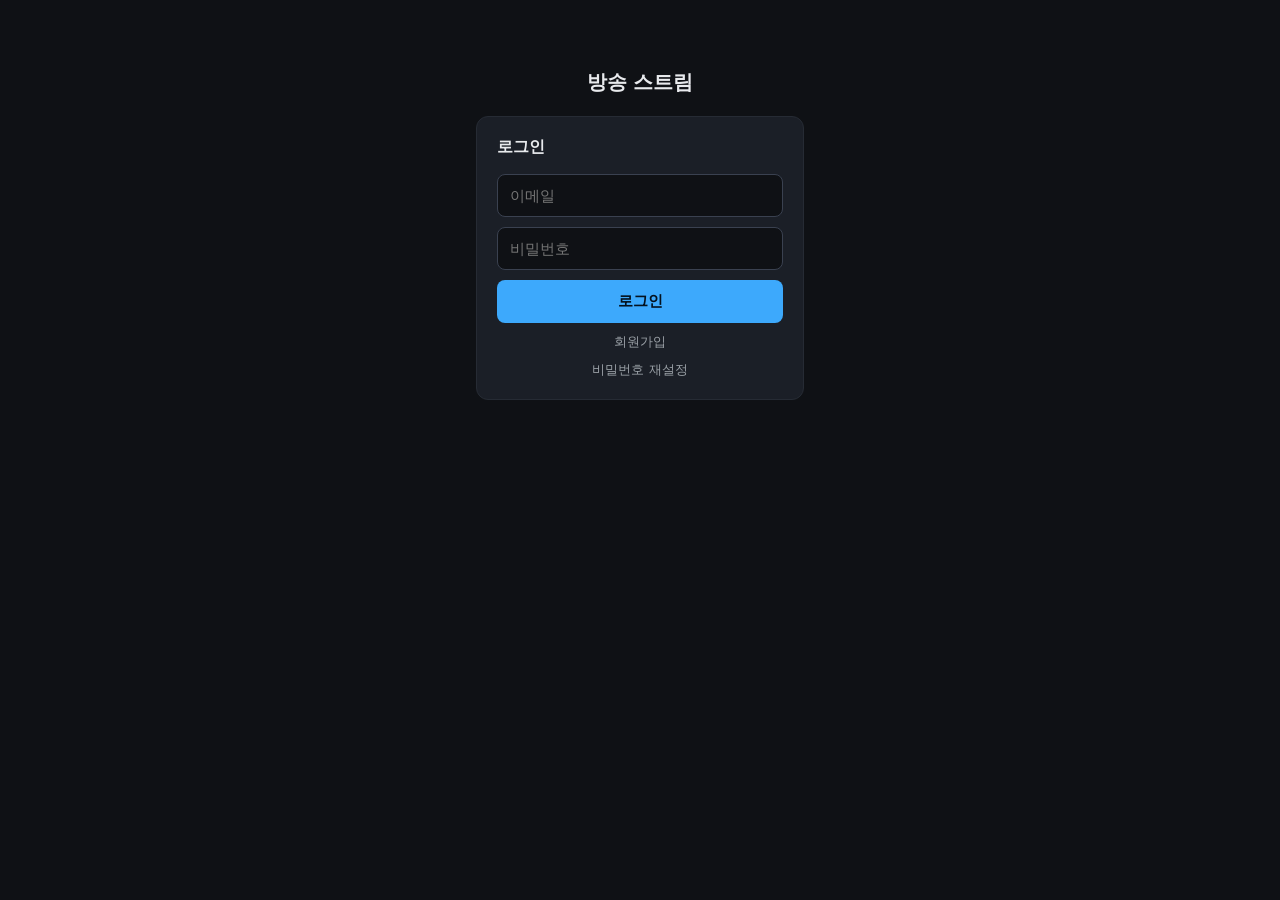
==== frontend/index.html @ c85309f1 "feat(phase3): login/signup/reset UI (index.html + login.js) Co-Authored-By: Claude Opus 4.8 (1M cont" ====
<!DOCTYPE html>
<html lang="ko">
<head>
  <meta charset="UTF-8" />
  <meta name="viewport" content="width=device-width, initial-scale=1.0" />
  <title>로그인 — 방송 스트림</title>
  <link rel="stylesheet" href="css/style.css" />
</head>
<body>
  <main class="auth-wrap">
    <h1 class="auth-title">방송 스트림</h1>

    <form id="login-form" class="auth-form">
      <h2>로그인</h2>
      <input id="login-email" type="email" placeholder="이메일" autocomplete="email" />
      <input id="login-pw" type="password" placeholder="비밀번호" autocomplete="current-password" />
      <button type="submit">로그인</button>
      <a href="#" id="to-signup" class="auth-link">회원가입</a>
      <a href="#" id="to-reset" class="auth-link">비밀번호 재설정</a>
    </form>

    <form id="signup-form" class="auth-form hidden">
      <h2>회원가입</h2>
      <input id="signup-email" type="email" placeholder="이메일" autocomplete="email" />
      <input id="signup-pw" type="password" placeholder="비밀번호 (6자 이상)" autocomplete="new-password" />
      <button type="submit">가입하기</button>
      <a href="#" id="to-login" class="auth-link">로그인으로</a>
    </form>

    <form id="reset-form" class="auth-form hidden">
      <h2>새 비밀번호</h2>
      <input id="reset-pw" type="password" placeholder="새 비밀번호 (6자 이상)" autocomplete="new-password" />
      <button type="submit">비밀번호 변경</button>
    </form>

    <p id="auth-msg" class="auth-msg"></p>
  </main>

  <script src="js/config.js"></script>
  <script src="js/supabase.min.js"></script>
  <script src="js/auth.js"></script>
  <script src="js/validate.js"></script>
  <script src="js/login.js"></script>
</body>
</html>
---- frontend/css/style.css ----
:root { --bg:#0f1115; --card:#1b1f27; --accent:#3da9fc; --text:#e8eaed; --muted:#9aa0a6; }
* { box-sizing: border-box; }
body { margin:0; font-family: system-ui, -apple-system, "Segoe UI", sans-serif;
       background: var(--bg); color: var(--text); }
.app-header { padding: 14px 16px; background:#000; }
.app-header h1 { margin:0; font-size:18px; }
.app-main { max-width: 720px; margin: 0 auto; padding: 12px; }
.player-area { position: relative; }
.video { width:100%; aspect-ratio:16/9; background:#000; border-radius:10px; }
.player-status { padding:8px 4px; color: var(--muted); font-size:14px; }

/* 채널 카드 목록 */
.channels-title { font-size:15px; color: var(--muted); margin:16px 4px 8px; }
.channel-list { list-style:none; margin:0; padding:0; display:grid;
                grid-template-columns: repeat(auto-fill, minmax(140px,1fr)); gap:10px; }
.channel-card { background: var(--card); border-radius:12px; padding:14px;
                cursor:pointer; display:flex; flex-direction:column; gap:6px;
                border:1px solid #262b34; transition: transform .05s ease; }
.channel-card:active { transform: scale(.98); }
.channel-name { font-size:16px; font-weight:600; }
.channel-type { font-size:12px; color: var(--muted); }
.channel-status { font-size:12px; color: var(--muted); }
.channel-status.on-air { color:#39d98a; font-weight:600; }
.channel-status.off-air { color:#f16a6a; }

/* 라디오(오디오 전용): 비디오 영역을 아트워크 플레이스홀더로 */
.player-area.mode-radio .video {
  background: radial-gradient(circle at 50% 40%, #2a3550, #0f1115);
}
.player-area.mode-radio::before {
  content: "🎵 라디오"; position: absolute; z-index: 2;
  left: 0; right: 0; top: 40px; text-align: center;
  font-size: 22px; color: var(--text); pointer-events: none;
}

/* 모바일 좁은 화면 */
@media (max-width: 420px) {
  .channel-list { grid-template-columns: repeat(2, 1fr); }
  .app-main { padding: 8px; }
}

/* 인증 화면 */
.auth-wrap { max-width: 360px; margin: 40px auto; padding: 16px; }
.auth-title { text-align:center; font-size:20px; margin-bottom:20px; }
.auth-form { display:flex; flex-direction:column; gap:10px; background:var(--card);
             padding:20px; border-radius:12px; border:1px solid #262b34; }
.auth-form h2 { margin:0 0 6px; font-size:16px; }
.auth-form input { padding:12px; border-radius:8px; border:1px solid #3a4150;
                   background:#0f1115; color:var(--text); font-size:15px; }
.auth-form button { padding:12px; border:none; border-radius:8px; background:var(--accent);
                    color:#04121f; font-weight:700; font-size:15px; cursor:pointer; }
.auth-link { color:var(--muted); font-size:13px; text-decoration:none; text-align:center; }
.auth-msg { text-align:center; font-size:14px; min-height:20px; }
.auth-msg.err { color:#f16a6a; }
.auth-msg.ok { color:#39d98a; }
.hidden { display:none; }
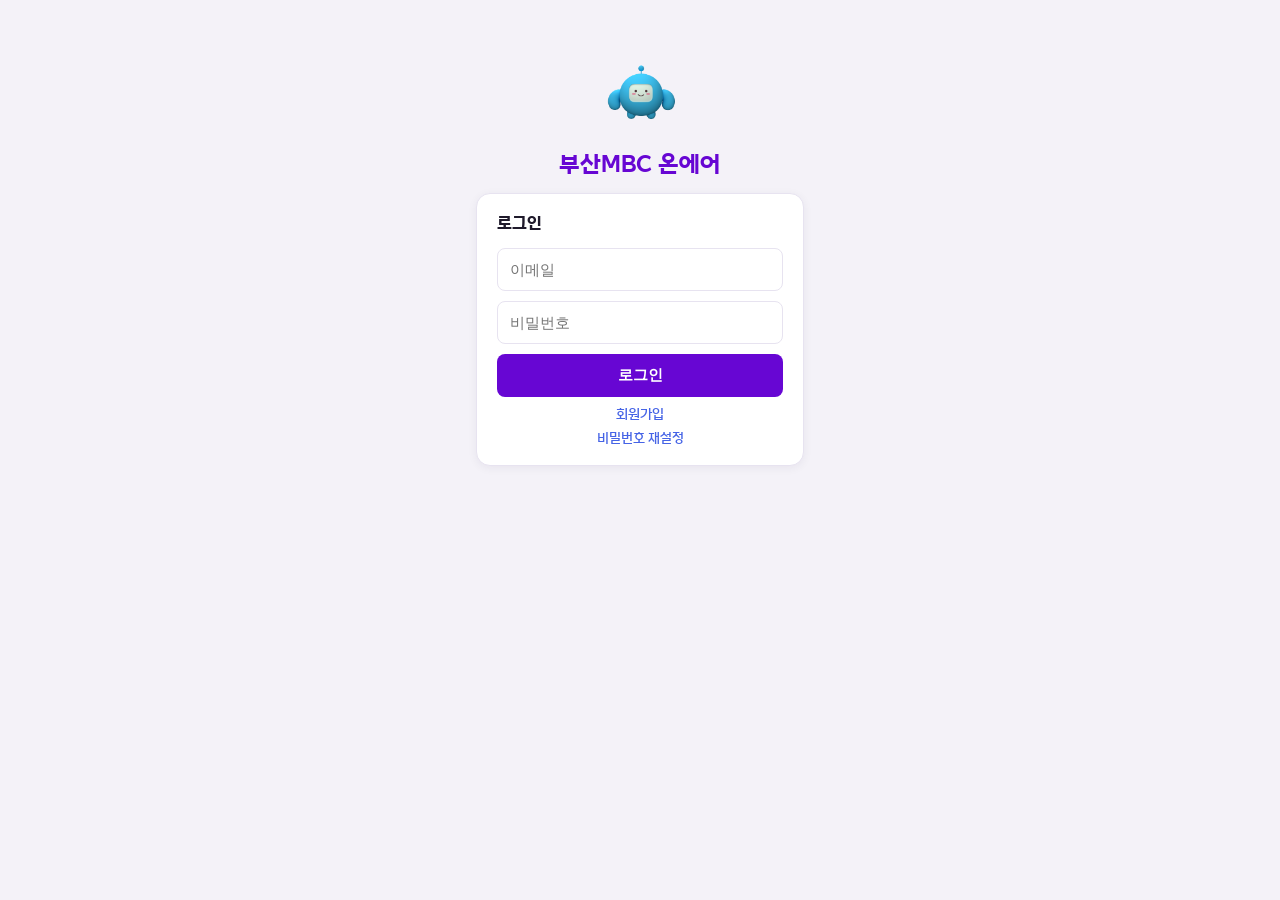
==== commit a85de74f: "feat(phase7): brand header/login with mascot + 부산MBC 온에어 title" ====
--- a/frontend/index.html
+++ b/frontend/index.html
@@ -3,12 +3,15 @@
 <head>
   <meta charset="UTF-8" />
   <meta name="viewport" content="width=device-width, initial-scale=1.0" />
-  <title>로그인 — 방송 스트림</title>
+  <title>부산MBC 온에어</title>
   <link rel="stylesheet" href="css/style.css" />
 </head>
 <body>
   <main class="auth-wrap">
-    <h1 class="auth-title">방송 스트림</h1>
+    <div class="auth-brand">
+      <img src="images/mascot.jpg" alt="" />
+      <h1 class="auth-title">부산MBC 온에어</h1>
+    </div>
 
     <form id="login-form" class="auth-form">
       <h2>로그인</h2>
--- a/frontend/css/style.css
+++ b/frontend/css/style.css
@@ -1,56 +1,98 @@
-:root { --bg:#0f1115; --card:#1b1f27; --accent:#3da9fc; --text:#e8eaed; --muted:#9aa0a6; }
+/* ===== MBC NEW 웹폰트 ===== */
+@font-face {
+  font-family: "MBC NEW"; src: url("../fonts/MBCNEW-M.ttf") format("truetype");
+  font-weight: 400 500; font-style: normal; font-display: swap;
+}
+@font-face {
+  font-family: "MBC NEW"; src: url("../fonts/MBCNEW-B.ttf") format("truetype");
+  font-weight: 600 800; font-style: normal; font-display: swap;
+}
+
+/* ===== 라이트 브랜드 테마 ===== */
+:root {
+  --bg:#f4f2f8; --card:#ffffff; --accent:#6706D3; --accent-2:#4664E6;
+  --text:#1f1a2b; --muted:#6f6b7a; --on-air:#FF4141; --border:#e7e3f0;
+}
 * { box-sizing: border-box; }
-body { margin:0; font-family: system-ui, -apple-system, "Segoe UI", sans-serif;
+body { margin:0; font-family:"MBC NEW", system-ui, -apple-system, "Segoe UI", sans-serif;
        background: var(--bg); color: var(--text); }
-.app-header { padding: 14px 16px; background:#000; }
-.app-header h1 { margin:0; font-size:18px; }
+
+/* 헤더 + 브랜드 */
+.app-header { padding: 12px 16px; background:#fff; border-bottom:1px solid var(--border);
+              display:flex; align-items:center; justify-content:space-between; }
+.brand { display:flex; align-items:center; gap:8px; }
+.brand-logo { height:30px; width:30px; object-fit:contain; }
+.app-header h1 { margin:0; font-size:18px; font-weight:800; color: var(--accent); }
+.user-box { display:flex; align-items:center; gap:10px; }
+.user-email { color:var(--muted); font-size:13px; }
+.logout-btn { padding:6px 12px; border:1px solid var(--border); border-radius:8px;
+              background:#fff; color:var(--text); font-size:13px; cursor:pointer; }
+.logout-btn:active { background:#f0ecf8; }
+
 .app-main { max-width: 720px; margin: 0 auto; padding: 12px; }
 .player-area { position: relative; }
 .video { width:100%; aspect-ratio:16/9; background:#000; border-radius:10px; }
 .player-status { padding:8px 4px; color: var(--muted); font-size:14px; }
 
-/* 채널 카드 목록 */
-.channels-title { font-size:15px; color: var(--muted); margin:16px 4px 8px; }
+/* 채널 카드 */
+.channels-title { font-size:15px; color: var(--muted); margin:16px 4px 8px; font-weight:600; }
 .channel-list { list-style:none; margin:0; padding:0; display:grid;
                 grid-template-columns: repeat(auto-fill, minmax(140px,1fr)); gap:10px; }
-.channel-card { background: var(--card); border-radius:12px; padding:14px;
-                cursor:pointer; display:flex; flex-direction:column; gap:6px;
-                border:1px solid #262b34; transition: transform .05s ease; }
+.channel-card { background: var(--card); border-radius:12px; padding:14px; cursor:pointer;
+                display:flex; flex-direction:column; gap:6px; border:1px solid var(--border);
+                box-shadow:0 1px 3px rgba(41,21,60,.06); transition: transform .05s ease; }
 .channel-card:active { transform: scale(.98); }
-.channel-name { font-size:16px; font-weight:600; }
+.channel-name { font-size:16px; font-weight:700; }
 .channel-type { font-size:12px; color: var(--muted); }
 .channel-status { font-size:12px; color: var(--muted); }
-.channel-status.on-air { color:#39d98a; font-weight:600; }
-.channel-status.off-air { color:#f16a6a; }
+.channel-status.on-air { color: var(--on-air); font-weight:700; }
+.channel-status.off-air { color: var(--muted); }
+.channel-thumb { width:100%; aspect-ratio:16/9; object-fit:cover; border-radius:8px; background:#000; }
+.admin-link { color:var(--accent); font-size:13px; text-decoration:none; margin-right:4px; font-weight:600; }
 
-/* 라디오(오디오 전용): 비디오 영역을 아트워크 플레이스홀더로 */
-.player-area.mode-radio .video {
-  background: radial-gradient(circle at 50% 40%, #2a3550, #0f1115);
-}
+/* 라디오(오디오 전용) */
+.player-area.mode-radio .video { background: radial-gradient(circle at 50% 40%, #8F83FF, #6706D3); }
 .player-area.mode-radio::before {
-  content: "🎵 라디오"; position: absolute; z-index: 2;
-  left: 0; right: 0; top: 40px; text-align: center;
-  font-size: 22px; color: var(--text); pointer-events: none;
+  content: "🎵 라디오"; position: absolute; z-index: 2; left: 0; right: 0; top: 40px;
+  text-align: center; font-size: 22px; color: #fff; pointer-events: none;
 }
 
-/* 모바일 좁은 화면 */
 @media (max-width: 420px) {
   .channel-list { grid-template-columns: repeat(2, 1fr); }
   .app-main { padding: 8px; }
 }
 
-/* 인증 화면 */
-.auth-wrap { max-width: 360px; margin: 40px auto; padding: 16px; }
-.auth-title { text-align:center; font-size:20px; margin-bottom:20px; }
+/* ===== 인증 화면 ===== */
+.auth-wrap { max-width: 360px; margin: 32px auto; padding: 16px; }
+.auth-brand { display:flex; flex-direction:column; align-items:center; gap:8px; margin-bottom:16px; }
+.auth-brand img { width:96px; height:96px; object-fit:contain; }
+.auth-title { text-align:center; font-size:22px; margin:0; font-weight:800; color: var(--accent); }
 .auth-form { display:flex; flex-direction:column; gap:10px; background:var(--card);
-             padding:20px; border-radius:12px; border:1px solid #262b34; }
+             padding:20px; border-radius:14px; border:1px solid var(--border);
+             box-shadow:0 2px 10px rgba(41,21,60,.06); }
 .auth-form h2 { margin:0 0 6px; font-size:16px; }
-.auth-form input { padding:12px; border-radius:8px; border:1px solid #3a4150;
-                   background:#0f1115; color:var(--text); font-size:15px; }
+.auth-form input { padding:12px; border-radius:8px; border:1px solid var(--border);
+                   background:#fff; color:var(--text); font-size:15px; }
+.auth-form input:focus { outline:2px solid var(--accent); border-color:transparent; }
 .auth-form button { padding:12px; border:none; border-radius:8px; background:var(--accent);
-                    color:#04121f; font-weight:700; font-size:15px; cursor:pointer; }
-.auth-link { color:var(--muted); font-size:13px; text-decoration:none; text-align:center; }
+                    color:#fff; font-weight:700; font-size:15px; cursor:pointer; }
+.auth-form button:active { background:#530aa8; }
+.auth-link { color:var(--accent-2); font-size:13px; text-decoration:none; text-align:center; }
 .auth-msg { text-align:center; font-size:14px; min-height:20px; }
-.auth-msg.err { color:#f16a6a; }
-.auth-msg.ok { color:#39d98a; }
+.auth-msg.err { color:#c0392b; }
+.auth-msg.ok { color:#2e7d5b; }
 .hidden { display:none; }
+
+/* ===== 관리 화면 ===== */
+.admin-form-wrap { margin-bottom:20px; }
+.admin-form { display:flex; flex-wrap:wrap; gap:8px; align-items:center; }
+.admin-form input, .admin-form select { padding:8px; border-radius:8px; border:1px solid var(--border);
+  background:#fff; color:var(--text); font-size:14px; }
+.admin-form .chk { color:var(--muted); font-size:14px; }
+.admin-form-btns { display:flex; gap:8px; }
+.admin-form button { padding:8px 14px; border:none; border-radius:8px; background:var(--accent);
+  color:#fff; font-weight:700; cursor:pointer; }
+.admin-table { width:100%; border-collapse:collapse; font-size:14px; }
+.admin-table th, .admin-table td { text-align:left; padding:8px; border-bottom:1px solid var(--border); }
+.admin-table button { margin-right:6px; padding:4px 10px; border:1px solid var(--border); border-radius:6px;
+  background:#fff; color:var(--text); cursor:pointer; font-size:13px; }
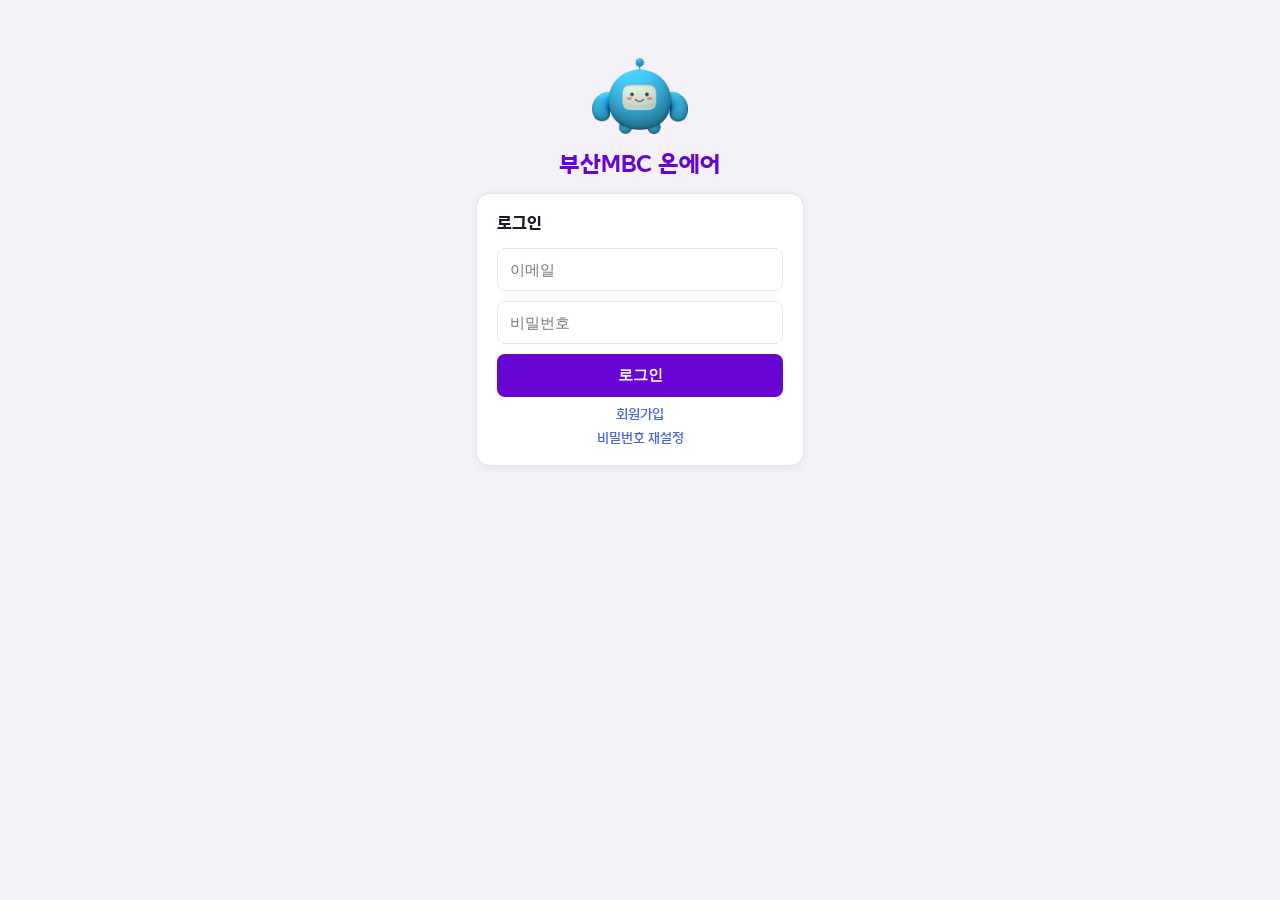
==== commit 8de3930d: "feat(phase7): PWA icons + transparent mascot (black bg keyed out)" ====
--- a/frontend/index.html
+++ b/frontend/index.html
@@ -9,7 +9,7 @@
 <body>
   <main class="auth-wrap">
     <div class="auth-brand">
-      <img src="images/mascot.jpg" alt="" />
+      <img src="images/mascot.png" alt="" />
       <h1 class="auth-title">부산MBC 온에어</h1>
     </div>
 
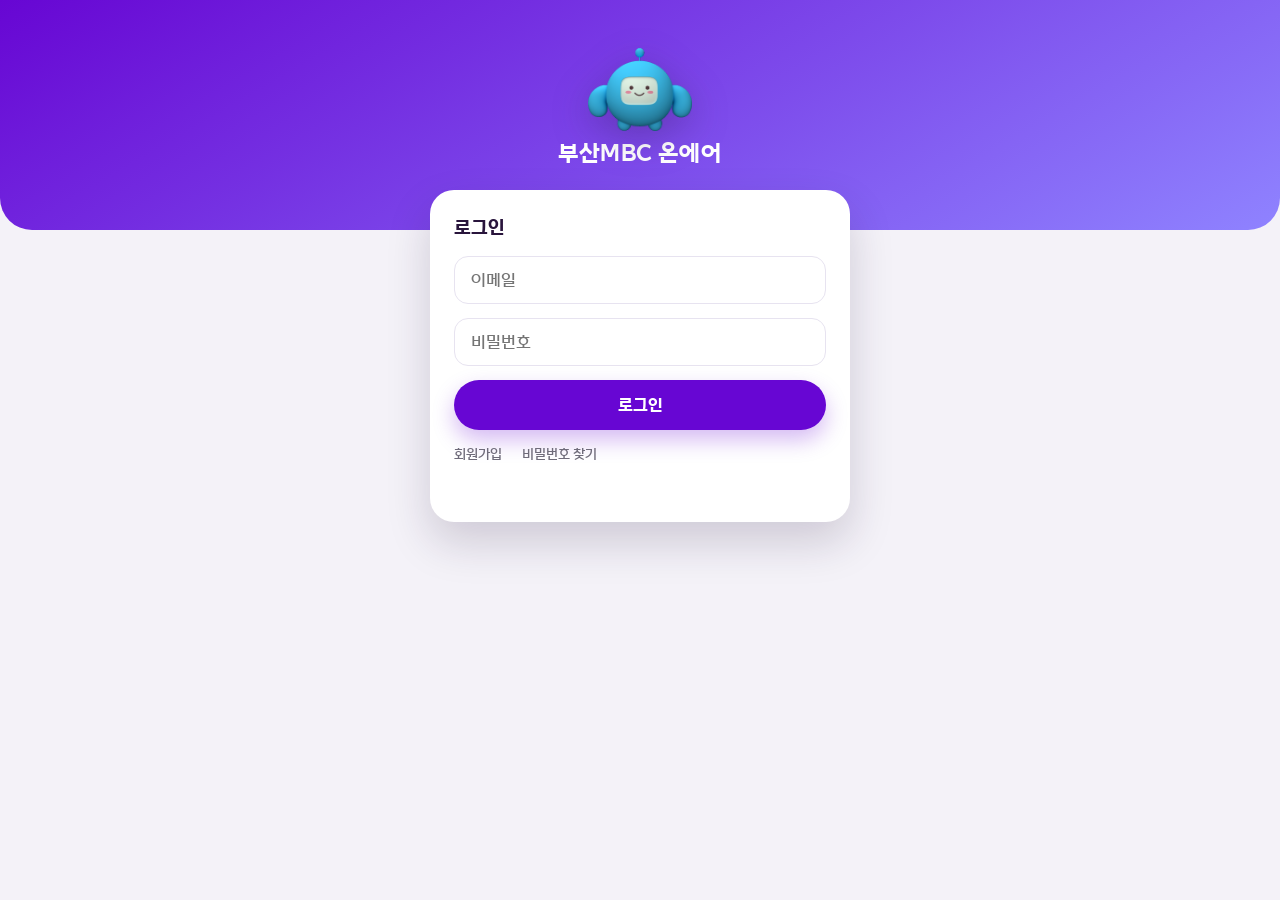
==== commit 9d8df37a: "@ feat(ui): apply Claude Design redesign (player/index/admin + style.css) Claude Design 프로젝트의 리디자인 반" ====
--- a/frontend/index.html
+++ b/frontend/index.html
@@ -1,48 +1,64 @@
-<!DOCTYPE html>
+<!doctype html>
 <html lang="ko">
 <head>
-  <meta charset="UTF-8" />
-  <meta name="viewport" content="width=device-width, initial-scale=1.0" />
-  <title>부산MBC 온에어</title>
-  <link rel="stylesheet" href="css/style.css" />
+<meta charset="utf-8">
+<meta name="viewport" content="width=device-width, initial-scale=1, viewport-fit=cover">
+<title>부산MBC 온에어</title>
+<link rel="stylesheet" href="css/style.css">
+<link rel="manifest" href="/manifest.json" />
+<meta name="theme-color" content="#6706D3" />
+<meta name="mobile-web-app-capable" content="yes" />
+<meta name="apple-mobile-web-app-capable" content="yes" />
+<meta name="apple-mobile-web-app-status-bar-style" content="default" />
+<meta name="apple-mobile-web-app-title" content="부산MBC 온에어" />
+<link rel="apple-touch-icon" href="/icons/icon-180.png" />
 </head>
 <body>
-  <main class="auth-wrap">
-    <div class="auth-brand">
-      <img src="images/mascot.png" alt="" />
-      <h1 class="auth-title">부산MBC 온에어</h1>
-    </div>
+
+<main class="auth-wrap">
+  <div class="auth-brand">
+    <img src="images/mascot.png" alt="부산MBC 온에어 마스코트">
+    <h1 class="auth-title">부산MBC 온에어</h1>
+  </div>
+
+  <div class="auth-card">
 
     <form id="login-form" class="auth-form">
       <h2>로그인</h2>
-      <input id="login-email" type="email" placeholder="이메일" autocomplete="email" />
-      <input id="login-pw" type="password" placeholder="비밀번호" autocomplete="current-password" />
+      <input id="login-email" type="email" placeholder="이메일" autocomplete="username" required>
+      <input id="login-pw" type="password" placeholder="비밀번호" autocomplete="current-password" required>
       <button type="submit">로그인</button>
-      <a href="#" id="to-signup" class="auth-link">회원가입</a>
-      <a href="#" id="to-reset" class="auth-link">비밀번호 재설정</a>
+      <div>
+        <a href="#" id="to-signup" class="auth-link">회원가입</a>
+        <a href="#" id="to-reset" class="auth-link">비밀번호 찾기</a>
+      </div>
     </form>
 
     <form id="signup-form" class="auth-form hidden">
       <h2>회원가입</h2>
-      <input id="signup-email" type="email" placeholder="이메일" autocomplete="email" />
-      <input id="signup-pw" type="password" placeholder="비밀번호 (6자 이상)" autocomplete="new-password" />
+      <input id="signup-email" type="email" placeholder="이메일" autocomplete="username" required>
+      <input id="signup-pw" type="password" placeholder="비밀번호 (6자 이상)" autocomplete="new-password" required>
       <button type="submit">가입하기</button>
-      <a href="#" id="to-login" class="auth-link">로그인으로</a>
+      <div>
+        <a href="#" id="to-login" class="auth-link">로그인으로</a>
+      </div>
     </form>
 
     <form id="reset-form" class="auth-form hidden">
-      <h2>새 비밀번호</h2>
-      <input id="reset-pw" type="password" placeholder="새 비밀번호 (6자 이상)" autocomplete="new-password" />
-      <button type="submit">비밀번호 변경</button>
+      <h2>비밀번호 재설정</h2>
+      <input id="reset-pw" type="password" placeholder="새 비밀번호 (6자 이상)" autocomplete="new-password" required>
+      <button type="submit">변경하기</button>
     </form>
 
     <p id="auth-msg" class="auth-msg"></p>
-  </main>
+  </div>
+</main>
 
-  <script src="js/config.js"></script>
-  <script src="js/supabase.min.js"></script>
-  <script src="js/auth.js"></script>
-  <script src="js/validate.js"></script>
-  <script src="js/login.js"></script>
+<script src="js/config.js"></script>
+<script src="js/supabase.min.js"></script>
+<script src="js/auth.js"></script>
+<script src="js/validate.js"></script>
+<script src="js/login.js"></script>
+<script src="js/pwa.js"></script>
 </body>
 </html>
--- a/frontend/css/style.css
+++ b/frontend/css/style.css
@@ -1,98 +1,573 @@
-/* ===== MBC NEW 웹폰트 ===== */
+/* =========================================================
+   부산MBC 온에어 — style.css
+   바닐라 CSS. 빌드 도구 없음. 이 파일 하나에서 index/player/admin 모두 스타일링.
+   ID/class 훅은 기존 JS가 참조하므로 절대 변경하지 않음(디자인 브리프 6절).
+   ========================================================= */
+
+/* ---------- 0. 폰트 (MBC NEW) ----------
+   원본 리포에 이미 존재하는 파일 경로를 그대로 사용합니다.
+   frontend/fonts/MBCNEW-M.ttf, frontend/fonts/MBCNEW-B.ttf
+------------------------------------------------------------- */
 @font-face {
-  font-family: "MBC NEW"; src: url("../fonts/MBCNEW-M.ttf") format("truetype");
-  font-weight: 400 500; font-style: normal; font-display: swap;
+  font-family: 'MBC NEW';
+  src: url('../fonts/MBCNEW-M.ttf') format('truetype');
+  font-weight: 400 600;
+  font-style: normal;
+  font-display: swap;
 }
 @font-face {
-  font-family: "MBC NEW"; src: url("../fonts/MBCNEW-B.ttf") format("truetype");
-  font-weight: 600 800; font-style: normal; font-display: swap;
-}
-
-/* ===== 라이트 브랜드 테마 ===== */
+  font-family: 'MBC NEW';
+  src: url('../fonts/MBCNEW-B.ttf') format('truetype');
+  font-weight: 700 800;
+  font-style: normal;
+  font-display: swap;
+}
+
+/* ---------- 1. 토큰 ---------- */
 :root {
-  --bg:#f4f2f8; --card:#ffffff; --accent:#6706D3; --accent-2:#4664E6;
-  --text:#1f1a2b; --muted:#6f6b7a; --on-air:#FF4141; --border:#e7e3f0;
-}
+  /* 브랜드 메인 */
+  --purple: #6706D3;
+  --purple-mid: #8F83FF;
+  --purple-dark: #29153C;
+
+  /* 브랜드 서브 */
+  --red: #FF4141;
+  --red-dark: #C33232;
+  --blue: #4664E6;
+  --blue-dark: #15183C;
+
+  /* 악센트 */
+  --pink: #FFBED2;
+  --yellow: #FFDA73;
+  --sky: #8CC8FF;
+  --green: #46BE8C;
+
+  /* 중립 (라이트 테마) */
+  --bg: #f4f2f8;
+  --card: #ffffff;
+  --text: #1f1a2b;
+  --muted: #6f6b7a;
+  --border: #e7e3f0;
+
+  /* 틴트 배경(뱃지/필 용) */
+  --purple-tint: #f0e9fb;
+  --blue-tint: #e8edfd;
+  --pink-tint: #ffe6ee;
+  --gray-tint: #eeecf3;
+
+  /* 형태 */
+  --r-lg: 24px;
+  --r-md: 16px;
+  --r-sm: 12px;
+  --r-pill: 999px;
+
+  /* 그림자 */
+  --shadow-sm: 0 4px 14px rgba(41, 21, 60, .08);
+  --shadow-md: 0 12px 28px rgba(41, 21, 60, .14);
+  --shadow-lg: 0 20px 44px rgba(41, 21, 60, .18);
+
+  --safe-top: env(safe-area-inset-top, 0px);
+  --safe-bottom: env(safe-area-inset-bottom, 0px);
+}
+
+/* ---------- 2. 리셋 ---------- */
 * { box-sizing: border-box; }
-body { margin:0; font-family:"MBC NEW", system-ui, -apple-system, "Segoe UI", sans-serif;
-       background: var(--bg); color: var(--text); }
-
-/* 헤더 + 브랜드 */
-.app-header { padding: 12px 16px; background:#fff; border-bottom:1px solid var(--border);
-              display:flex; align-items:center; justify-content:space-between; }
-.brand { display:flex; align-items:center; gap:8px; }
-.brand-logo { height:30px; width:30px; object-fit:contain; }
-.app-header h1 { margin:0; font-size:18px; font-weight:800; color: var(--accent); }
-.user-box { display:flex; align-items:center; gap:10px; }
-.user-email { color:var(--muted); font-size:13px; }
-.logout-btn { padding:6px 12px; border:1px solid var(--border); border-radius:8px;
-              background:#fff; color:var(--text); font-size:13px; cursor:pointer; }
-.logout-btn:active { background:#f0ecf8; }
-
-.app-main { max-width: 720px; margin: 0 auto; padding: 12px; }
-.player-area { position: relative; }
-.video { width:100%; aspect-ratio:16/9; background:#000; border-radius:10px; }
-.player-status { padding:8px 4px; color: var(--muted); font-size:14px; }
-
-/* 채널 카드 */
-.channels-title { font-size:15px; color: var(--muted); margin:16px 4px 8px; font-weight:600; }
-.channel-list { list-style:none; margin:0; padding:0; display:grid;
-                grid-template-columns: repeat(auto-fill, minmax(140px,1fr)); gap:10px; }
-.channel-card { background: var(--card); border-radius:12px; padding:14px; cursor:pointer;
-                display:flex; flex-direction:column; gap:6px; border:1px solid var(--border);
-                box-shadow:0 1px 3px rgba(41,21,60,.06); transition: transform .05s ease; }
-.channel-card:active { transform: scale(.98); }
-.channel-name { font-size:16px; font-weight:700; }
-.channel-type { font-size:12px; color: var(--muted); }
-.channel-status { font-size:12px; color: var(--muted); }
-.channel-status.on-air { color: var(--on-air); font-weight:700; }
-.channel-status.off-air { color: var(--muted); }
-.channel-thumb { width:100%; aspect-ratio:16/9; object-fit:cover; border-radius:8px; background:#000; }
-.admin-link { color:var(--accent); font-size:13px; text-decoration:none; margin-right:4px; font-weight:600; }
-
-/* 라디오(오디오 전용) */
-.player-area.mode-radio .video { background: radial-gradient(circle at 50% 40%, #8F83FF, #6706D3); }
+html, body {
+  margin: 0;
+  padding: 0;
+  background: var(--bg);
+  color: var(--text);
+  font-family: 'MBC NEW', -apple-system, BlinkMacSystemFont, 'Apple SD Gothic Neo', 'Malgun Gothic', sans-serif;
+  -webkit-font-smoothing: antialiased;
+  -webkit-tap-highlight-color: transparent;
+}
+h1, h2, h3, p { margin: 0; }
+button, input, select {
+  font-family: inherit;
+  font-size: 16px; /* iOS Safari: 16px+ prevents auto-zoom on focus */
+  color: var(--text);
+}
+button { cursor: pointer; }
+a { color: var(--blue); text-decoration: none; }
+a:hover { color: var(--purple); text-decoration: underline; }
+.hidden { display: none !important; }
+img { max-width: 100%; display: block; }
+
+/* =========================================================
+   A. 로그인 / 가입 / 재설정 — index.html
+   ========================================================= */
+.auth-wrap {
+  min-height: 100dvh;
+  display: flex;
+  flex-direction: column;
+  align-items: center;
+}
+
+.auth-brand {
+  width: 100%;
+  padding: calc(48px + var(--safe-top)) 24px 64px;
+  background: linear-gradient(150deg, var(--purple), var(--purple-mid));
+  border-radius: 0 0 32px 32px;
+  display: flex;
+  flex-direction: column;
+  align-items: center;
+  gap: 10px;
+}
+.auth-brand img {
+  width: 104px;
+  height: auto;
+  filter: drop-shadow(0 10px 18px rgba(41, 21, 60, .28));
+}
+.auth-title {
+  font-size: 22px;
+  font-weight: 800;
+  color: #ffffff;
+  letter-spacing: .2px;
+}
+
+/* 세 폼(login/signup/reset)을 감싸는 플로팅 카드.
+   훅 유지: form 요소들의 id/class/구조는 그대로, 래퍼만 추가 */
+.auth-card {
+  width: min(420px, calc(100% - 36px));
+  margin-top: -40px;
+  background: var(--card);
+  border-radius: var(--r-lg);
+  box-shadow: var(--shadow-lg);
+  padding: 28px 24px calc(28px + var(--safe-bottom));
+  display: flex;
+  flex-direction: column;
+  gap: 8px;
+}
+
+.auth-form {
+  display: flex;
+  flex-direction: column;
+  gap: 14px;
+}
+.auth-form h2 {
+  font-size: 18px;
+  font-weight: 800;
+  color: var(--purple-dark);
+  margin-bottom: 4px;
+}
+.auth-form input {
+  width: 100%;
+  border: 1.5px solid var(--border);
+  border-radius: 14px;
+  padding: 14px 16px;
+  min-height: 48px;
+  background: #fff;
+  transition: border-color .15s ease, box-shadow .15s ease;
+}
+.auth-form input:focus {
+  outline: none;
+  border-color: var(--purple-mid);
+  box-shadow: 0 0 0 4px rgba(143, 131, 255, .18);
+}
+.auth-form button[type="submit"] {
+  border: none;
+  border-radius: var(--r-pill);
+  background: var(--purple);
+  color: #fff;
+  font-weight: 700;
+  font-size: 16px;
+  min-height: 50px;
+  box-shadow: 0 10px 22px rgba(103, 6, 211, .28);
+  transition: transform .12s ease, box-shadow .12s ease;
+}
+.auth-form button[type="submit"]:hover { box-shadow: 0 12px 26px rgba(103, 6, 211, .36); }
+.auth-form button[type="submit"]:active { transform: scale(.98); }
+
+.auth-link {
+  font-size: 13px;
+  color: var(--muted);
+  font-weight: 600;
+}
+.auth-link:hover { color: var(--purple); }
+
+/* login-form에 있는 두 링크(가입/재설정)를 나란히 */
+#login-form { position: relative; }
+#login-form #to-signup,
+#login-form #to-reset {
+  display: inline-flex;
+}
+#login-form #to-signup::after {
+  content: '';
+}
+.auth-form + .auth-form { margin-top: 4px; }
+
+/* 링크 두 개를 한 줄에 배치하기 위한 flex 래퍼는 없으므로,
+   구조를 바꾸지 않고 인접 형제 선택자로 정렬 처리 */
+#login-form #to-signup { margin-right: 16px; }
+
+.auth-msg {
+  min-height: 20px;
+  text-align: center;
+  font-size: 13px;
+  font-weight: 600;
+  margin-top: 4px;
+}
+.auth-msg.ok { color: var(--green); }
+.auth-msg.err { color: var(--red); }
+
+/* =========================================================
+   B. 플레이어(메인) — player.html
+   ========================================================= */
+.app-header {
+  position: sticky;
+  top: 0;
+  z-index: 10;
+  background: #fff;
+  border-bottom: 1px solid var(--border);
+  padding: calc(12px + var(--safe-top)) 16px 12px;
+  display: flex;
+  align-items: center;
+  justify-content: space-between;
+  gap: 12px;
+}
+.app-header .brand {
+  display: flex;
+  align-items: center;
+  gap: 8px;
+  min-width: 0;
+}
+.brand-logo { width: 28px; height: 28px; }
+.app-header h1 {
+  font-size: 15px;
+  font-weight: 800;
+  color: var(--purple-dark);
+  white-space: nowrap;
+  overflow: hidden;
+  text-overflow: ellipsis;
+}
+.user-box {
+  display: flex;
+  align-items: center;
+  gap: 10px;
+  flex: none;
+}
+.user-email {
+  font-size: 12px;
+  color: var(--muted);
+  max-width: 140px;
+  overflow: hidden;
+  text-overflow: ellipsis;
+  white-space: nowrap;
+}
+.admin-link {
+  font-size: 12px;
+  font-weight: 700;
+  color: var(--purple);
+  background: var(--purple-tint);
+  padding: 8px 12px;
+  border-radius: var(--r-pill);
+  min-height: 44px;
+  display: inline-flex;
+  align-items: center;
+}
+.admin-link:hover { text-decoration: none; background: #e6d9f7; }
+.logout-btn {
+  width: 40px;
+  height: 40px;
+  border-radius: var(--r-pill);
+  border: none;
+  background: var(--bg);
+  color: var(--muted);
+  font-size: 13px;
+  font-weight: 700;
+  display: inline-flex;
+  align-items: center;
+  justify-content: center;
+}
+.logout-btn:hover { background: var(--border); color: var(--text); }
+
+.app-main {
+  max-width: 720px;
+  margin: 0 auto;
+  padding: 16px 16px calc(32px + var(--safe-bottom));
+}
+
+.player-area {
+  position: relative;
+  background: #0d0d10;
+  border-radius: var(--r-lg);
+  overflow: hidden;
+  box-shadow: var(--shadow-md);
+}
+.player-area .video {
+  display: block;
+  width: 100%;
+  aspect-ratio: 16 / 9;
+  background: #000;
+}
+/* 라디오 채널일 때 JS가 추가하는 클래스: 오디오만 있으므로 아트워크 배경 연출 */
+.player-area.mode-radio {
+  background: radial-gradient(120% 140% at 50% 0%, var(--purple-mid) 0%, var(--purple-dark) 70%);
+}
+.player-area.mode-radio .video {
+  aspect-ratio: 16 / 10;
+  background: transparent;
+}
 .player-area.mode-radio::before {
-  content: "🎵 라디오"; position: absolute; z-index: 2; left: 0; right: 0; top: 40px;
-  text-align: center; font-size: 22px; color: #fff; pointer-events: none;
-}
-
-@media (max-width: 420px) {
-  .channel-list { grid-template-columns: repeat(2, 1fr); }
-  .app-main { padding: 8px; }
-}
-
-/* ===== 인증 화면 ===== */
-.auth-wrap { max-width: 360px; margin: 32px auto; padding: 16px; }
-.auth-brand { display:flex; flex-direction:column; align-items:center; gap:8px; margin-bottom:16px; }
-.auth-brand img { width:96px; height:96px; object-fit:contain; }
-.auth-title { text-align:center; font-size:22px; margin:0; font-weight:800; color: var(--accent); }
-.auth-form { display:flex; flex-direction:column; gap:10px; background:var(--card);
-             padding:20px; border-radius:14px; border:1px solid var(--border);
-             box-shadow:0 2px 10px rgba(41,21,60,.06); }
-.auth-form h2 { margin:0 0 6px; font-size:16px; }
-.auth-form input { padding:12px; border-radius:8px; border:1px solid var(--border);
-                   background:#fff; color:var(--text); font-size:15px; }
-.auth-form input:focus { outline:2px solid var(--accent); border-color:transparent; }
-.auth-form button { padding:12px; border:none; border-radius:8px; background:var(--accent);
-                    color:#fff; font-weight:700; font-size:15px; cursor:pointer; }
-.auth-form button:active { background:#530aa8; }
-.auth-link { color:var(--accent-2); font-size:13px; text-decoration:none; text-align:center; }
-.auth-msg { text-align:center; font-size:14px; min-height:20px; }
-.auth-msg.err { color:#c0392b; }
-.auth-msg.ok { color:#2e7d5b; }
-.hidden { display:none; }
-
-/* ===== 관리 화면 ===== */
-.admin-form-wrap { margin-bottom:20px; }
-.admin-form { display:flex; flex-wrap:wrap; gap:8px; align-items:center; }
-.admin-form input, .admin-form select { padding:8px; border-radius:8px; border:1px solid var(--border);
-  background:#fff; color:var(--text); font-size:14px; }
-.admin-form .chk { color:var(--muted); font-size:14px; }
-.admin-form-btns { display:flex; gap:8px; }
-.admin-form button { padding:8px 14px; border:none; border-radius:8px; background:var(--accent);
-  color:#fff; font-weight:700; cursor:pointer; }
-.admin-table { width:100%; border-collapse:collapse; font-size:14px; }
-.admin-table th, .admin-table td { text-align:left; padding:8px; border-bottom:1px solid var(--border); }
-.admin-table button { margin-right:6px; padding:4px 10px; border:1px solid var(--border); border-radius:6px;
-  background:#fff; color:var(--text); cursor:pointer; font-size:13px; }
+  content: '';
+  position: absolute;
+  inset: 0;
+  background:
+    radial-gradient(circle at 50% 42%, rgba(255,255,255,.14) 0%, transparent 55%);
+  pointer-events: none;
+}
+.player-status {
+  padding: 10px 16px calc(12px + var(--safe-bottom));
+  font-size: 12.5px;
+  font-weight: 700;
+  color: rgba(255, 255, 255, .82);
+  background: rgba(0,0,0,.28);
+  display: flex;
+  align-items: center;
+  gap: 7px;
+}
+.player-status::before {
+  content: '';
+  width: 7px;
+  height: 7px;
+  border-radius: var(--r-pill);
+  background: var(--green);
+  flex: none;
+}
+
+.channels { margin-top: 26px; }
+.channels-title {
+  font-size: 17px;
+  font-weight: 800;
+  color: var(--purple-dark);
+  margin-bottom: 14px;
+}
+
+.channel-list {
+  list-style: none;
+  margin: 0;
+  padding: 0;
+  display: grid;
+  grid-template-columns: repeat(2, 1fr);
+  gap: 12px;
+}
+@media (min-width: 560px) {
+  .channel-list { grid-template-columns: repeat(3, 1fr); }
+}
+
+.channel-card {
+  position: relative;
+  background: var(--card);
+  border-radius: var(--r-md);
+  box-shadow: var(--shadow-sm);
+  padding: 10px;
+  display: flex;
+  flex-direction: column;
+  gap: 8px;
+  min-height: 44px;
+  transition: transform .12s ease, box-shadow .12s ease;
+}
+.channel-card:hover { transform: translateY(-2px); box-shadow: var(--shadow-md); }
+.channel-card:active { transform: translateY(0) scale(.98); }
+
+.channel-thumb {
+  width: 100%;
+  aspect-ratio: 16 / 10;
+  object-fit: cover;
+  border-radius: var(--r-sm);
+  background: repeating-linear-gradient(45deg, var(--border), var(--border) 6px, var(--bg) 6px, var(--bg) 12px);
+}
+/* 썸네일이 없을 때(JS가 img를 아예 넣지 않음) 대체 블록 */
+.channel-card:not(:has(.channel-thumb)) .channel-name { margin-top: 2px; }
+
+.channel-name {
+  font-size: 13.5px;
+  font-weight: 700;
+  color: var(--text);
+  white-space: nowrap;
+  overflow: hidden;
+  text-overflow: ellipsis;
+}
+
+.channel-type {
+  display: inline-flex;
+  align-items: center;
+  width: fit-content;
+  font-size: 10.5px;
+  font-weight: 700;
+  padding: 3px 8px;
+  border-radius: var(--r-pill);
+  background: var(--blue-tint);
+  color: var(--blue);
+}
+.channel-radio .channel-type {
+  background: var(--pink-tint);
+  color: #c04b7c;
+}
+
+.channel-status {
+  display: inline-flex;
+  align-items: center;
+  gap: 4px;
+  width: fit-content;
+  font-size: 10.5px;
+  font-weight: 700;
+  padding: 3px 8px;
+  border-radius: var(--r-pill);
+}
+.channel-status::before {
+  content: '';
+  width: 5px;
+  height: 5px;
+  border-radius: var(--r-pill);
+  background: currentColor;
+}
+.channel-status.on-air {
+  background: var(--red);
+  color: #fff;
+}
+.channel-status.off-air {
+  background: var(--gray-tint);
+  color: var(--muted);
+}
+
+/* type + status를 한 줄에: 두 span이 형제로 이어져 있으므로 flex-wrap 처리 */
+.channel-card {
+  flex-direction: column;
+}
+.channel-card > .channel-type,
+.channel-card > .channel-status {
+  display: inline-flex;
+}
+
+/* =========================================================
+   C. 관리 — admin.html
+   ========================================================= */
+.admin-form-wrap {
+  background: var(--card);
+  border-radius: var(--r-lg);
+  box-shadow: var(--shadow-sm);
+  padding: 20px;
+  margin-bottom: 20px;
+}
+.admin-form-wrap h2 {
+  font-size: 16px;
+  font-weight: 800;
+  color: var(--purple-dark);
+  margin-bottom: 14px;
+}
+.admin-form {
+  display: grid;
+  grid-template-columns: 1fr 1fr;
+  gap: 12px;
+}
+.admin-form input,
+.admin-form select {
+  border: 1.5px solid var(--border);
+  border-radius: var(--r-sm);
+  padding: 12px 14px;
+  min-height: 46px;
+  background: #fff;
+  grid-column: span 2;
+}
+@media (min-width: 480px) {
+  .admin-form input#f-sort,
+  .admin-form select#f-type { grid-column: span 1; }
+}
+.admin-form input:focus,
+.admin-form select:focus {
+  outline: none;
+  border-color: var(--purple-mid);
+  box-shadow: 0 0 0 4px rgba(143, 131, 255, .18);
+}
+.admin-form label.chk {
+  grid-column: span 2;
+  display: flex;
+  align-items: center;
+  gap: 10px;
+  font-size: 14px;
+  font-weight: 600;
+  color: var(--text);
+  min-height: 44px;
+}
+.admin-form label.chk input {
+  width: 20px;
+  height: 20px;
+  min-height: 0;
+  accent-color: var(--purple);
+}
+.admin-form-btns {
+  grid-column: span 2;
+  display: flex;
+  gap: 10px;
+  margin-top: 4px;
+}
+.admin-form-btns button {
+  flex: 1;
+  border: none;
+  border-radius: var(--r-pill);
+  min-height: 46px;
+  font-weight: 700;
+  font-size: 14.5px;
+}
+.admin-form-btns button[type="submit"] {
+  background: var(--purple);
+  color: #fff;
+  box-shadow: 0 10px 20px rgba(103, 6, 211, .24);
+}
+#new-btn {
+  background: var(--bg);
+  color: var(--purple);
+}
+#new-btn:hover { background: var(--border); }
+
+/* 반응형 테이블: 마크업 변경 없이 가로 스크롤 컨테이너 + 카드형 스타일 */
+.admin-table {
+  width: 100%;
+  border-collapse: collapse;
+  background: var(--card);
+  border-radius: var(--r-md);
+  overflow: hidden;
+  box-shadow: var(--shadow-sm);
+  font-size: 13.5px;
+}
+.admin-table thead th {
+  background: var(--bg);
+  color: var(--muted);
+  font-weight: 700;
+  font-size: 11.5px;
+  text-align: left;
+  padding: 10px 12px;
+  border-bottom: 1px solid var(--border);
+  white-space: nowrap;
+}
+.admin-table tbody td {
+  padding: 12px;
+  border-bottom: 1px solid var(--border);
+  vertical-align: middle;
+}
+.admin-table tbody tr:last-child td { border-bottom: none; }
+.admin-table tbody tr:hover { background: var(--bg); }
+.admin-table tbody button {
+  border: none;
+  border-radius: var(--r-pill);
+  min-height: 36px;
+  padding: 0 12px;
+  font-size: 12.5px;
+  font-weight: 700;
+  margin-right: 6px;
+  background: var(--purple-tint);
+  color: var(--purple);
+}
+.admin-table tbody button:last-child { margin-right: 0; background: var(--pink-tint); color: var(--red-dark); }
+
+/* 좁은 화면에서는 표를 가로 스크롤 */
+@media (max-width: 640px) {
+  section:has(> .admin-table) {
+    overflow-x: auto;
+    -webkit-overflow-scrolling: touch;
+    border-radius: var(--r-md);
+    box-shadow: var(--shadow-sm);
+  }
+  .admin-table { box-shadow: none; min-width: 620px; }
+}
